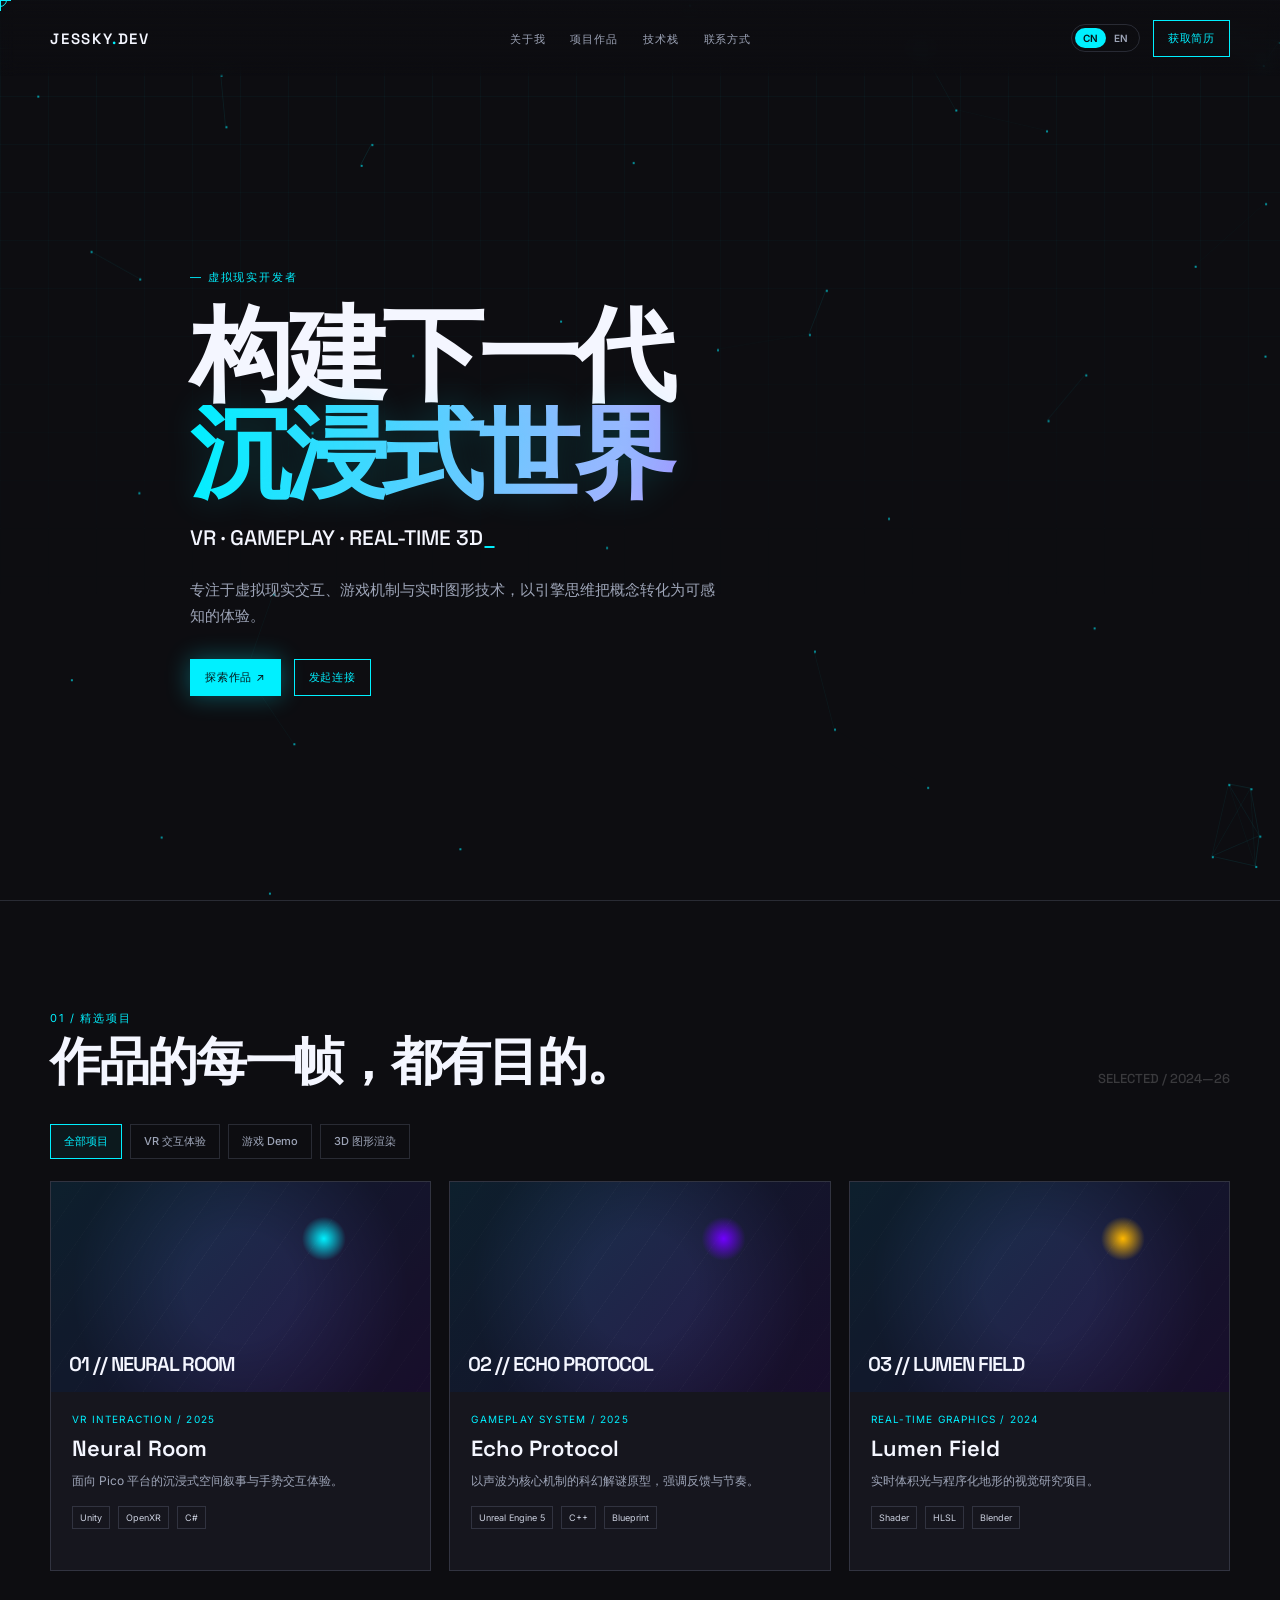
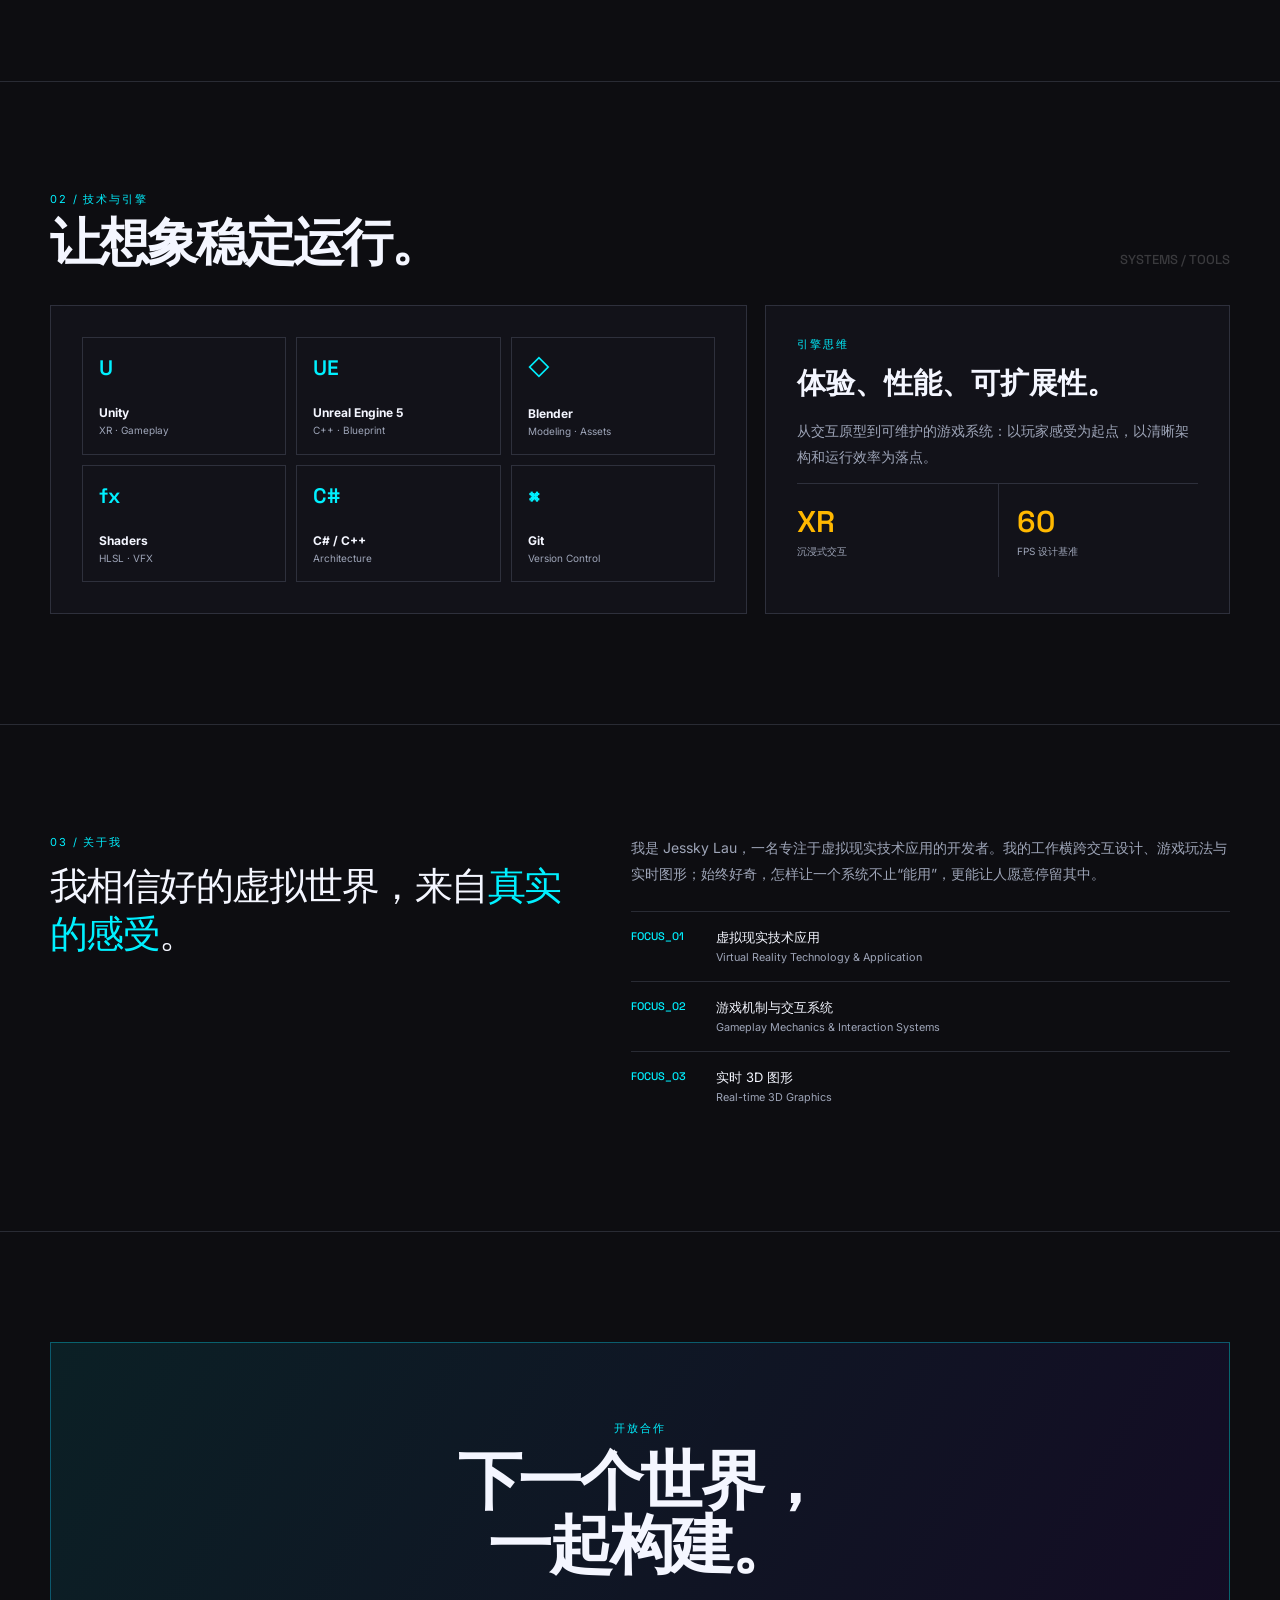
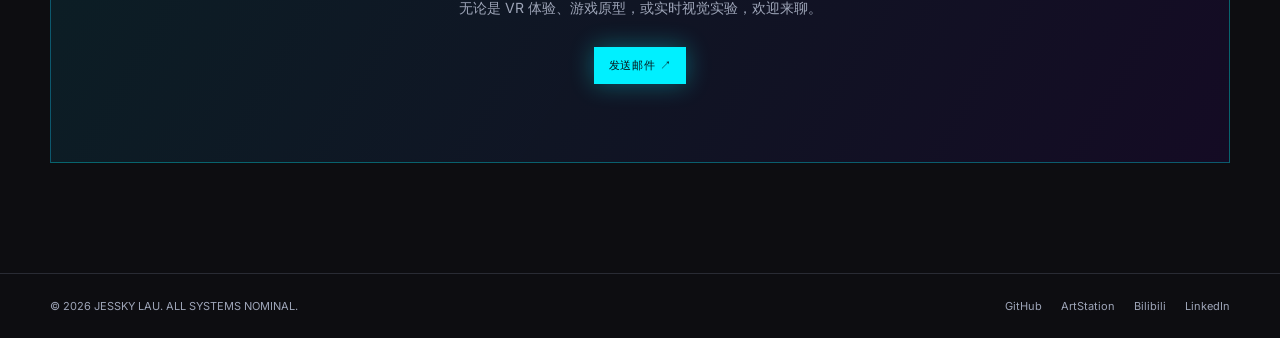
==== i.html @ d112b510 "Add files via upload" ====
<!doctype html>
<html lang="zh-CN">
<head>
<meta charset="utf-8">
<meta name="viewport" content="width=device-width,initial-scale=1">
<title>Jessky Lau | VR & Game Developer</title>
<link rel="preconnect" href="https://fonts.googleapis.com">
<link rel="preconnect" href="https://fonts.gstatic.com" crossorigin>
<link href="https://fonts.googleapis.com/css2?family=Inter:wght@400;500;600;700&family=Space+Grotesk:wght@400;500;600;700&display=swap" rel="stylesheet">
<style>
:root{--bg:#0d0d11;--panel:#16161e;--text:#f4f6ff;--muted:#9ea5b8;--cyan:#00f0ff;--violet:#7000ff;--gold:#ffb800;--line:rgba(200,215,255,.15);--w:1180px}*{box-sizing:border-box}html{scroll-behavior:smooth}body{margin:0;background:var(--bg);color:var(--text);font:14px Inter,sans-serif;overflow-x:hidden;cursor:none}body:before{content:'';position:fixed;inset:0;z-index:-2;background:linear-gradient(rgba(0,240,255,.035) 1px,transparent 1px),linear-gradient(90deg,rgba(0,240,255,.035) 1px,transparent 1px);background-size:48px 48px;mask-image:linear-gradient(#000,transparent 70%)}a{text-decoration:none;color:inherit}.wrap{width:min(calc(100% - 48px),var(--w));margin:auto}.cursor{position:fixed;width:14px;height:14px;border:1px solid var(--cyan);border-radius:50%;pointer-events:none;z-index:100;transform:translate(-50%,-50%);mix-blend-mode:screen}.cursor:before,.cursor:after{content:'';position:absolute;background:var(--cyan)}.cursor:before{width:22px;height:1px;left:-5px;top:6px}.cursor:after{height:22px;width:1px;top:-5px;left:6px}.nav{position:fixed;inset:0 0 auto;z-index:10;height:76px;padding:0 max(24px,calc((100vw - var(--w))/2));display:flex;align-items:center;justify-content:space-between;background:linear-gradient(#0d0d11e8,#0d0d1100);backdrop-filter:blur(8px)}.brand{font:600 15px 'Space Grotesk';letter-spacing:.12em}.brand i{color:var(--cyan);font-style:normal}.links{display:flex;list-style:none;gap:25px}.links a{font-size:11px;color:var(--muted);letter-spacing:.08em}.links a:hover{color:var(--cyan)}.actions{display:flex;align-items:center;gap:13px}.lang{border:1px solid var(--line);border-radius:18px;padding:3px;display:flex}.lang button{border:0;color:var(--muted);background:transparent;border-radius:13px;padding:4px 8px;font:600 10px Inter;cursor:pointer}.lang .on{background:var(--cyan);color:#061416}.cv,.button{border:1px solid var(--cyan);color:var(--cyan);font-size:11px;letter-spacing:.07em;padding:10px 14px;transition:.2s}.cv:hover,.button.primary{background:var(--cyan);color:#071215;box-shadow:0 0 25px #00f0ff55}.hero{min-height:100vh;display:grid;align-items:center;position:relative;isolation:isolate}.hero canvas{position:absolute;inset:0;width:100%;height:100%;z-index:-1}.hero-content{padding-top:65px;max-width:900px}.eyebrow,.kicker{color:var(--cyan);font-size:11px;letter-spacing:.17em;text-transform:uppercase}.eyebrow:before{content:'— ';}.hero h1{font:600 clamp(45px,8vw,102px)/.96 'Space Grotesk';letter-spacing:-.06em;margin:22px 0}.hero h1 span{display:block}.hero h1 span:last-child{background:linear-gradient(95deg,var(--cyan),#a9b1ff 48%,var(--violet));color:transparent;-webkit-background-clip:text;text-shadow:0 0 35px #00f0ff2a}.typed{font:500 clamp(16px,2vw,21px) 'Space Grotesk';min-height:1.5em}.typed:after{content:'_';color:var(--cyan);animation:blink .8s infinite}.hero p{max-width:530px;color:var(--muted);line-height:1.75;font-size:15px;margin:21px 0 30px}.buttons{display:flex;gap:13px;flex-wrap:wrap}.button{display:inline-block}.button:not(.primary):hover{border-color:var(--cyan);color:var(--cyan);transform:translateY(-2px)}section{padding:110px 0;border-top:1px solid var(--line)}.head{display:flex;justify-content:space-between;align-items:end;margin-bottom:37px}.head h2{font:600 clamp(31px,4vw,52px)/1 'Space Grotesk';letter-spacing:-.045em;margin:10px 0 0}.no{color:#ffffff30;font:500 13px 'Space Grotesk'}.filters{display:flex;gap:8px;flex-wrap:wrap;margin-bottom:22px}.filter{padding:9px 13px;border:1px solid var(--line);color:var(--muted);background:none;font:500 11px Inter;cursor:pointer}.filter:hover,.filter.active{border-color:var(--cyan);color:var(--cyan);background:#00f0ff0d}.projects{display:grid;grid-template-columns:repeat(3,1fr);gap:18px}.project{background:var(--panel);border:1px solid var(--line);min-height:390px;overflow:hidden;position:relative;transform-style:preserve-3d;transition:transform .14s,box-shadow .2s;cursor:pointer}.project.hide{display:none}.project:hover{box-shadow:0 18px 45px #0008,0 0 0 1px #00f0ff88}.visual{height:210px;position:relative;overflow:hidden;background:linear-gradient(135deg,#16344b,#281747)}.visual:before{content:'';position:absolute;inset:0;background:radial-gradient(circle at 72% 27%,var(--c),transparent 7%),radial-gradient(circle,transparent 25%,#0006 77%),repeating-linear-gradient(125deg,transparent 0 27px,#ffffff0a 28px)}.visual:after{content:attr(data-code);position:absolute;left:18px;bottom:15px;font:600 20px 'Space Grotesk';letter-spacing:-.05em}.project-info{padding:21px}.meta{font-size:10px;letter-spacing:.12em;color:var(--cyan)}.project h3{font:600 22px 'Space Grotesk';margin:9px 0}.project p{font-size:12px;color:var(--muted);line-height:1.65;margin:0 0 15px}.tag{display:inline-block;font-size:9px;border:1px solid var(--line);padding:5px 7px;margin:0 4px 3px 0;color:#cbd0df}.view{position:absolute;right:18px;bottom:18px;color:var(--cyan);font-size:11px;opacity:0;transition:.2s}.project:hover .view{opacity:1}.skills{display:grid;grid-template-columns:1.2fr .8fr;gap:18px}.panel{background:#16161eb8;border:1px solid var(--line);padding:31px;backdrop-filter:blur(10px)}.skill-grid{display:grid;grid-template-columns:repeat(3,1fr);gap:10px}.skill{border:1px solid var(--line);padding:16px;min-height:103px;transition:.2s}.skill:hover{border-color:var(--cyan);background:#00f0ff0c;transform:translateY(-3px)}.icon{font:600 21px 'Space Grotesk';color:var(--cyan);margin-bottom:24px}.skill b{font-size:12px;display:block}.skill small{color:var(--muted);font-size:10px}.panel h3{font:600 29px 'Space Grotesk';margin:12px 0}.panel p{color:var(--muted);line-height:1.8}.stats{border-top:1px solid var(--line);display:flex}.stats div{width:50%;padding:18px 0}.stats div+div{border-left:1px solid var(--line);padding-left:18px}.stats b{font:600 30px 'Space Grotesk';color:var(--gold);display:block}.stats small{color:var(--muted);font-size:10px}.about{display:grid;grid-template-columns:1fr 1.15fr;gap:60px}.about h2{font:500 clamp(25px,3vw,38px)/1.25 'Space Grotesk';letter-spacing:-.04em;margin:13px 0}.about h2 em{color:var(--cyan);font-style:normal}.about p{color:var(--muted);line-height:1.8;margin:0 0 25px}.cred{border-top:1px solid var(--line);padding:17px 0;display:flex;gap:15px}.cred b{font:500 11px 'Space Grotesk';color:var(--cyan);min-width:70px}.cred div{font-size:13px}.cred small{display:block;color:var(--muted);margin-top:4px}.contact{text-align:center}.contact-box{padding:clamp(35px,7vw,78px);background:linear-gradient(120deg,#00f0ff16,#7000ff15);border:1px solid #00f0ff55}.contact h2{font:600 clamp(35px,5vw,68px)/1 'Space Grotesk';letter-spacing:-.05em;margin:13px 0 22px}.contact p{color:var(--muted);margin-bottom:29px}.footer{border-top:1px solid var(--line);padding:25px 0;color:var(--muted);font-size:11px}.footer .wrap{display:flex;justify-content:space-between}.social a{margin-left:16px}.social a:hover{color:var(--cyan)}dialog{width:min(670px,calc(100% - 32px));background:#16161e;color:var(--text);border:1px solid #00f0ff88;box-shadow:0 25px 80px #000;padding:34px}dialog::backdrop{background:#000b;backdrop-filter:blur(5px)}.close{float:right;border:0;background:none;color:var(--cyan);font-size:25px;cursor:pointer}.modal-k{font-size:10px;color:var(--cyan);letter-spacing:.15em}.modal h3{font:600 34px 'Space Grotesk';margin:10px 0}.modal p{color:var(--muted);line-height:1.75}.flow{margin-top:25px;border:1px solid var(--line);padding:17px;display:flex;align-items:center;justify-content:space-between;color:var(--cyan);font:500 11px 'Space Grotesk'}.flow span{border:1px solid var(--line);padding:10px;flex:1}.flow i{color:var(--gold);font-style:normal;padding:6px}@keyframes blink{50%{opacity:0}}@media(max-width:800px){body{cursor:auto}.cursor{display:none}.links,.cv{display:none}.hero{min-height:760px}.projects,.skills,.about{grid-template-columns:1fr;gap:28px}.no{display:none}.skill-grid{grid-template-columns:repeat(2,1fr)}.footer .wrap{flex-direction:column;gap:16px}.social a:first-child{margin-left:0}}@media(max-width:460px){.wrap{width:calc(100% - 32px)}.hero h1{font-size:44px}.panel{padding:18px}.flow{flex-direction:column}.flow i{transform:rotate(90deg)}}
</style>
<style>
.mail-dialog{padding:0}.mail-form{padding:34px}.mail-form label{display:block;color:#cfd4e4;font-size:11px;letter-spacing:.08em;margin:18px 0 7px}.mail-form input,.mail-form textarea{width:100%;background:#0d0d11;border:1px solid var(--line);color:var(--text);padding:12px;font:13px Inter;outline:0}.mail-form input:focus,.mail-form textarea:focus{border-color:var(--cyan);box-shadow:0 0 0 3px #00f0ff12}.mail-form textarea{min-height:130px;resize:vertical}.recipient{border:1px solid #00f0ff55;background:#00f0ff0d;padding:13px;color:var(--cyan);font:500 14px 'Space Grotesk'}.mail-submit{margin-top:21px;background:var(--cyan);color:#061316;cursor:pointer}.mail-status{margin:12px 0 0;color:var(--gold);font-size:12px;min-height:16px}
</style>
<style>
.hero{background:url('vr-bg.svg') no-repeat right -30px center/auto 78%}
@media(max-width:800px){.hero{background:url('vr-bg.svg') no-repeat right -12px top/auto 42%}}
.resume-dialog{width:min(960px,calc(100% - 24px));height:min(92vh,900px);padding:0;background:#0d0d11;border:1px solid #00f0ff88;box-shadow:0 25px 80px #000;overflow:hidden}.resume-dialog[open]{display:flex;flex-direction:column}.resume-bar{display:flex;align-items:center;justify-content:space-between;padding:10px 18px;border-bottom:1px solid var(--line)}.resume-bar .close{float:none;font-size:28px;line-height:1}.resume-frame{flex:1;width:100%;min-height:0;border:0;background:#fff}.resume-foot{display:flex;justify-content:center;padding:12px 18px;border-top:1px solid var(--line)}.resume-foot .button{cursor:pointer}
</style>
</head>
<body>
<div class="cursor">
</div>
<nav class="nav">
<a class="brand" href="#home">JESSKY<i>.</i>DEV</a>
<ul class="links">
<li>
<a href="#about" data-t="about">关于我</a>
</li>
<li>
<a href="#projects" data-t="projects">项目作品</a>
</li>
<li>
<a href="#skills" data-t="skills">技术栈</a>
</li>
<li>
<a href="#contact" data-t="contact">联系方式</a>
</li>
</ul>
<div class="actions">
<div class="lang">
<button class="on" data-l="zh">CN</button>
<button data-l="en">EN</button>
</div>
<a class="cv" href="CV.pdf" id="openResume" data-t="resume">获取简历</a>
</div>
</nav>
<main>
<section class="hero" id="home">
<canvas>
</canvas>
<div class="wrap hero-content">
<div class="eyebrow" data-t="identity">虚拟现实开发者</div>
<h1>
<span data-t="hero1">构建下一代</span>
<span data-t="hero2">沉浸式世界</span>
</h1>
<div class="typed" data-t="typed">VR · GAMEPLAY · REAL-TIME 3D</div>
<p data-t="desc">专注于虚拟现实交互、游戏机制与实时图形技术，以引擎思维把概念转化为可感知的体验。</p>
<div class="buttons">
<a class="button primary" href="#projects" data-t="work">探索作品 ↗</a>
<a class="button" href="#contact" data-t="talk">发起连接</a>
</div>
</div>
</section>
<section id="projects">
<div class="wrap">
<div class="head">
<div>
<div class="kicker">01 / <span data-t="featured">精选项目</span>
</div>
<h2 data-t="projecttitle">作品的每一帧，都有目的。</h2>
</div>
<div class="no">SELECTED / 2024—26</div>
</div>
<div class="filters">
<button class="filter active" data-f="all" data-t="all">全部项目</button>
<button class="filter" data-f="vr" data-t="vr">VR 交互体验</button>
<button class="filter" data-f="game" data-t="game">游戏 Demo</button>
<button class="filter" data-f="graphics" data-t="graphics">3D 图形渲染</button>
</div>
<div class="projects">
<article class="project" data-c="vr" data-p="0">
<div class="visual" style="--c:#00f0ff" data-code="01 // NEURAL ROOM">
</div>
<div class="project-info">
<div class="meta">VR INTERACTION / 2025</div>
<h3>Neural Room</h3>
<p data-t="p1">面向 Pico 平台的沉浸式空间叙事与手势交互体验。</p>
<span class="tag">Unity</span>
<span class="tag">OpenXR</span>
<span class="tag">C#</span>
</div>
<span class="view" data-t="detail">查看拆解 →</span>
</article>
<article class="project" data-c="game" data-p="1">
<div class="visual" style="--c:#7000ff" data-code="02 // ECHO PROTOCOL">
</div>
<div class="project-info">
<div class="meta">GAMEPLAY SYSTEM / 2025</div>
<h3>Echo Protocol</h3>
<p data-t="p2">以声波为核心机制的科幻解谜原型，强调反馈与节奏。</p>
<span class="tag">Unreal Engine 5</span>
<span class="tag">C++</span>
<span class="tag">Blueprint</span>
</div>
<span class="view" data-t="detail">查看拆解 →</span>
</article>
<article class="project" data-c="graphics" data-p="2">
<div class="visual" style="--c:#ffb800" data-code="03 // LUMEN FIELD">
</div>
<div class="project-info">
<div class="meta">REAL-TIME GRAPHICS / 2024</div>
<h3>Lumen Field</h3>
<p data-t="p3">实时体积光与程序化地形的视觉研究项目。</p>
<span class="tag">Shader</span>
<span class="tag">HLSL</span>
<span class="tag">Blender</span>
</div>
<span class="view" data-t="detail">查看拆解 →</span>
</article>
</div>
</div>
</section>
<section id="skills">
<div class="wrap">
<div class="head">
<div>
<div class="kicker">02 / <span data-t="tech">技术与引擎</span>
</div>
<h2 data-t="skilltitle">让想象稳定运行。</h2>
</div>
<div class="no">SYSTEMS / TOOLS</div>
</div>
<div class="skills">
<div class="panel">
<div class="skill-grid">
<div class="skill">
<div class="icon">U</div>
<b>Unity</b>
<small>XR · Gameplay</small>
</div>
<div class="skill">
<div class="icon">UE</div>
<b>Unreal Engine 5</b>
<small>C++ · Blueprint</small>
</div>
<div class="skill">
<div class="icon">◇</div>
<b>Blender</b>
<small>Modeling · Assets</small>
</div>
<div class="skill">
<div class="icon">fx</div>
<b>Shaders</b>
<small>HLSL · VFX</small>
</div>
<div class="skill">
<div class="icon">C#</div>
<b>C# / C++</b>
<small>Architecture</small>
</div>
<div class="skill">
<div class="icon">⌘</div>
<b>Git</b>
<small>Version Control</small>
</div>
</div>
</div>
<div class="panel">
<div class="kicker" data-t="mindset">引擎思维</div>
<h3 data-t="enginetitle">体验、性能、可扩展性。</h3>
<p data-t="enginedesc">从交互原型到可维护的游戏系统：以玩家感受为起点，以清晰架构和运行效率为落点。</p>
<div class="stats">
<div>
<b>XR</b>
<small data-t="stat1">沉浸式交互</small>
</div>
<div>
<b>60</b>
<small data-t="stat2">FPS 设计基准</small>
</div>
</div>
</div>
</div>
</div>
</section>
<section id="about">
<div class="wrap about">
<div>
<div class="kicker">03 / <span data-t="about">关于我</span>
</div>
<h2 data-t="abouttitle">我相信好的虚拟世界，来自<em>真实的感受</em>。</h2>
</div>
<div>
<p data-t="aboutdesc">我是 Jessky Lau，一名专注于虚拟现实技术应用的开发者。我的工作横跨交互设计、游戏玩法与实时图形；始终好奇，怎样让一个系统不止“能用”，更能让人愿意停留其中。</p>
<div class="cred">
<b>FOCUS_01</b>
<div data-t="cred1">虚拟现实技术应用<small>Virtual Reality Technology & Application</small>
</div>
</div>
<div class="cred">
<b>FOCUS_02</b>
<div data-t="cred2">游戏机制与交互系统<small>Gameplay Mechanics & Interaction Systems</small>
</div>
</div>
<div class="cred">
<b>FOCUS_03</b>
<div data-t="cred3">实时 3D 图形<small>Real-time 3D Graphics</small>
</div>
</div>
</div>
</div>
</section>
<section class="contact" id="contact">
<div class="wrap">
<div class="contact-box">
<div class="kicker" data-t="open">开放合作</div>
<h2 data-t="contacttitle">下一个世界，<br>一起构建。</h2>
<p data-t="contactdesc">无论是 VR 体验、游戏原型，或实时视觉实验，欢迎来聊。</p>
<button class="button primary" id="openMail" type="button" data-t="email">发送邮件 ↗</button>
</div>
</div>
</section>
</main>
<footer class="footer">
<div class="wrap">
<span>© 2026 JESSKY LAU. ALL SYSTEMS NOMINAL.</span>
<div class="social">
<a href="#">GitHub</a>
<a href="#">ArtStation</a>
<a href="#">Bilibili</a>
<a href="#">LinkedIn</a>
</div>
</div>
</footer>
<dialog id="projectDialog">
<div class="modal">
<button class="close">×</button>
<div class="modal-k">PROJECT BREAKDOWN</div>
<h3>
</h3>
<p>
</p>
<div class="flow">
<span>INPUT</span>
<i>→</i>
<span>SYSTEM</span>
<i>→</i>
<span>EXPERIENCE</span>
</div>
</div>
</dialog>
<dialog class="mail-dialog" id="mailDialog">
<form class="mail-form" id="mailForm">
<button class="close" type="button" id="closeMail" aria-label="关闭">×</button>
<div class="modal-k">NEW MESSAGE</div>
<h3 style="font:600 30px 'Space Grotesk';margin:10px 0 22px">发送一封邮件</h3>
<label>收件人</label><div class="recipient">laujessky@gmail.com</div>
<label for="senderName">你的姓名</label><input id="senderName" name="name" autocomplete="name" required>
<label for="senderEmail">你的邮箱</label><input id="senderEmail" name="email" type="email" autocomplete="email" required>
<label for="message">留言内容</label><textarea id="message" name="message" required></textarea>
<button class="button mail-submit" type="submit">打开邮件客户端 ↗</button><p class="mail-status" aria-live="polite"></p>
</form>
</dialog>
<dialog class="resume-dialog" id="resumeDialog">
<div class="resume-bar">
<span class="modal-k">RESUME / JESSKY LAU</span>
<button class="close" id="closeResume" type="button" aria-label="关闭">×</button>
</div>
<iframe class="resume-frame" src="CV.pdf" title="Jessky Lau CV"></iframe>
<div class="resume-foot">
<button class="button primary" id="backHome" type="button">返回主页</button>
</div>
</dialog>
<script>
const D={zh:{about:'关于我',projects:'项目作品',skills:'技术栈',contact:'联系方式',resume:'获取简历',identity:'虚拟现实开发者',hero1:'构建下一代',hero2:'沉浸式世界',typed:'VR · GAMEPLAY · REAL-TIME 3D',desc:'专注于虚拟现实交互、游戏机制与实时图形技术，以引擎思维把概念转化为可感知的体验。',work:'探索作品 ↗',talk:'发起连接',featured:'精选项目',projecttitle:'作品的每一帧，都有目的。',all:'全部项目',vr:'VR 交互体验',game:'游戏 Demo',graphics:'3D 图形渲染',p1:'面向 Pico 平台的沉浸式空间叙事与手势交互体验。',p2:'以声波为核心机制的科幻解谜原型，强调反馈与节奏。',p3:'实时体积光与程序化地形的视觉研究项目。',detail:'查看拆解 →',tech:'技术与引擎',skilltitle:'让想象稳定运行。',mindset:'引擎思维',enginetitle:'体验、性能、可扩展性。',enginedesc:'从交互原型到可维护的游戏系统：以玩家感受为起点，以清晰架构和运行效率为落点。',stat1:'沉浸式交互',stat2:'FPS 设计基准',abouttitle:'我相信好的虚拟世界，来自<em>真实的感受</em>。',aboutdesc:'我是 Jessky Lau，一名专注于虚拟现实技术应用的开发者。我的工作横跨交互设计、游戏玩法与实时图形；始终好奇，怎样让一个系统不止“能用”，更能让人愿意停留其中。',cred1:'虚拟现实技术应用<small>Virtual Reality Technology & Application</small>',cred2:'游戏机制与交互系统<small>Gameplay Mechanics & Interaction Systems</small>',cred3:'实时 3D 图形<small>Real-time 3D Graphics</small>',open:'开放合作',contacttitle:'下一个世界，<br>一起构建。',contactdesc:'无论是 VR 体验、游戏原型，或实时视觉实验，欢迎来聊。',email:'发送邮件 ↗'},en:{about:'About',projects:'Projects',skills:'Tech Stack',contact:'Contact',resume:'GET RESUME',identity:'VR & GAME DEVELOPER',hero1:'BUILDING THE NEXT',hero2:'IMMERSIVE WORLDS',typed:'VR · GAMEPLAY · REAL-TIME 3D',desc:'I build virtual-reality interaction, gameplay systems, and real-time graphics—turning ideas into experiences people can feel.',work:'EXPLORE WORK ↗',talk:'START A CONVERSATION',featured:'FEATURED PROJECTS',projecttitle:'Every frame has a purpose.',all:'ALL PROJECTS',vr:'VR EXPERIENCES',game:'GAME DEMOS',graphics:'3D GRAPHICS',p1:'An immersive spatial narrative and hand-interaction experience for Pico.',p2:'A sci-fi puzzle prototype driven by sound waves, feedback, and rhythm.',p3:'A visual study of real-time volumetric light and procedural terrain.',detail:'VIEW BREAKDOWN →',tech:'SKILLS & ENGINES',skilltitle:'Making imagination run smoothly.',mindset:'ENGINEERING MINDSET',enginetitle:'Experience. Performance. Scale.',enginedesc:'From interaction prototypes to maintainable game systems: player feeling first, clean architecture and runtime efficiency always.',stat1:'IMMERSIVE INTERACTION',stat2:'FPS DESIGN TARGET',abouttitle:'Great virtual worlds begin with <em>real feeling</em>.',aboutdesc:'I am Jessky Lau, a developer focused on Virtual Reality Technology & Application. My work spans interaction design, gameplay, and real-time graphics—always asking how a system can be more than usable, and worth inhabiting.',cred1:'Virtual Reality Technology & Application<small>Virtual Reality Technology & Application</small>',cred2:'Gameplay Mechanics & Interaction Systems<small>Gameplay Mechanics & Interaction Systems</small>',cred3:'Real-time 3D Graphics<small>Real-time 3D Graphics</small>',open:'OPEN FOR COLLABORATION',contacttitle:'LET’S BUILD THE<br>NEXT WORLD.',contactdesc:'For VR experiences, game prototypes, and real-time visual experiments—let’s talk.',email:'SEND EMAIL ↗'}};
function language(l){document.documentElement.lang=l==='zh'?'zh-CN':'en';document.querySelectorAll('[data-t]').forEach(e=>{if(D[l][e.dataset.t])e.innerHTML=D[l][e.dataset.t]});document.querySelectorAll('[data-l]').forEach(b=>b.classList.toggle('on',b.dataset.l===l));localStorage.setItem('lang',l)}document.querySelectorAll('[data-l]').forEach(b=>b.onclick=()=>language(b.dataset.l));language(localStorage.getItem('lang')||'zh');
const cur=document.querySelector('.cursor');addEventListener('pointermove',e=>{cur.style.left=e.clientX+'px';cur.style.top=e.clientY+'px'});document.querySelectorAll('.filter').forEach(b=>b.onclick=()=>{document.querySelectorAll('.filter').forEach(x=>x.classList.remove('active'));b.classList.add('active');document.querySelectorAll('.project').forEach(p=>p.classList.toggle('hide',b.dataset.f!='all'&&p.dataset.c!=b.dataset.f))});
const details=[['Neural Room','A hand-tracked VR installation built around spatial presence. Input gestures move through an interaction state machine into adaptive audiovisual feedback.'],['Echo Protocol','A UE5 gameplay prototype where sound is a navigation aid and puzzle language. Modular components make abilities fast to iterate.'],['Lumen Field','A shader and environment study exploring procedural terrain, fog volumes, and readable silhouettes at real-time frame budgets.']],modal=document.querySelector('dialog');document.querySelectorAll('.project').forEach(c=>{c.onmousemove=e=>{let r=c.getBoundingClientRect(),x=e.clientX-r.left-r.width/2,y=e.clientY-r.top-r.height/2;c.style.transform=`perspective(800px) rotateY(${x/r.width*8}deg) rotateX(${-y/r.height*8}deg) translateY(-4px)`};c.onmouseleave=()=>c.style.transform='';c.onclick=()=>{let d=details[c.dataset.p];modal.querySelector('h3').textContent=d[0];modal.querySelector('p').textContent=d[1];modal.showModal()}});document.querySelector('.close').onclick=()=>modal.close();modal.onclick=e=>{if(e.target==modal)modal.close()};
const mailDialog=document.querySelector('#mailDialog'),mailForm=document.querySelector('#mailForm');document.querySelector('#openMail').onclick=()=>mailDialog.showModal();document.querySelector('#closeMail').onclick=()=>mailDialog.close();mailDialog.onclick=e=>{if(e.target===mailDialog)mailDialog.close()};mailForm.onsubmit=e=>{e.preventDefault();const f=new FormData(mailForm),subject=encodeURIComponent('Portfolio contact from '+f.get('name')),body=encodeURIComponent('Name: '+f.get('name')+'\\nEmail: '+f.get('email')+'\\n\\nMessage:\\n'+f.get('message'));document.querySelector('.mail-status').textContent='正在打开你的邮件客户端…';location.href='mailto:laujessky@gmail.com?subject='+subject+'&body='+body};
const c=document.querySelector('canvas'),x=c.getContext('2d'),a=[];let mx=0,my=0;function rs(){c.width=innerWidth;c.height=innerHeight}rs();addEventListener('resize',rs);addEventListener('pointermove',e=>{mx=e.clientX;my=e.clientY});for(let i=0;i<45;i++)a.push({x:Math.random()*innerWidth,y:Math.random()*innerHeight,vx:(Math.random()-.5)*.3,vy:(Math.random()-.5)*.3});function draw(){x.clearRect(0,0,c.width,c.height);a.forEach((p,i)=>{p.x+=p.vx;p.y+=p.vy;if(p.x<0||p.x>c.width)p.vx*=-1;if(p.y<0||p.y>c.height)p.vy*=-1;let m=Math.hypot(p.x-mx,p.y-my);if(m<180){p.x+=(p.x-mx)/m*.25;p.y+=(p.y-my)/m*.25}x.fillStyle='#00f0ff';x.globalAlpha=.6;x.fillRect(p.x,p.y,2,2);a.slice(i+1).forEach(q=>{let d=Math.hypot(p.x-q.x,p.y-q.y);if(d<120){x.globalAlpha=(1-d/120)*.13;x.strokeStyle='#00f0ff';x.beginPath();x.moveTo(p.x,p.y);x.lineTo(q.x,q.y);x.stroke()}})});x.globalAlpha=1;requestAnimationFrame(draw)}draw();
const resumeDialog=document.querySelector('#resumeDialog');document.querySelector('#openResume').onclick=e=>{e.preventDefault();resumeDialog.showModal()};document.querySelector('#closeResume').onclick=()=>resumeDialog.close();document.querySelector('#backHome').onclick=()=>resumeDialog.close();resumeDialog.onclick=e=>{if(e.target===resumeDialog)resumeDialog.close()};
</script>
</body>
</html>
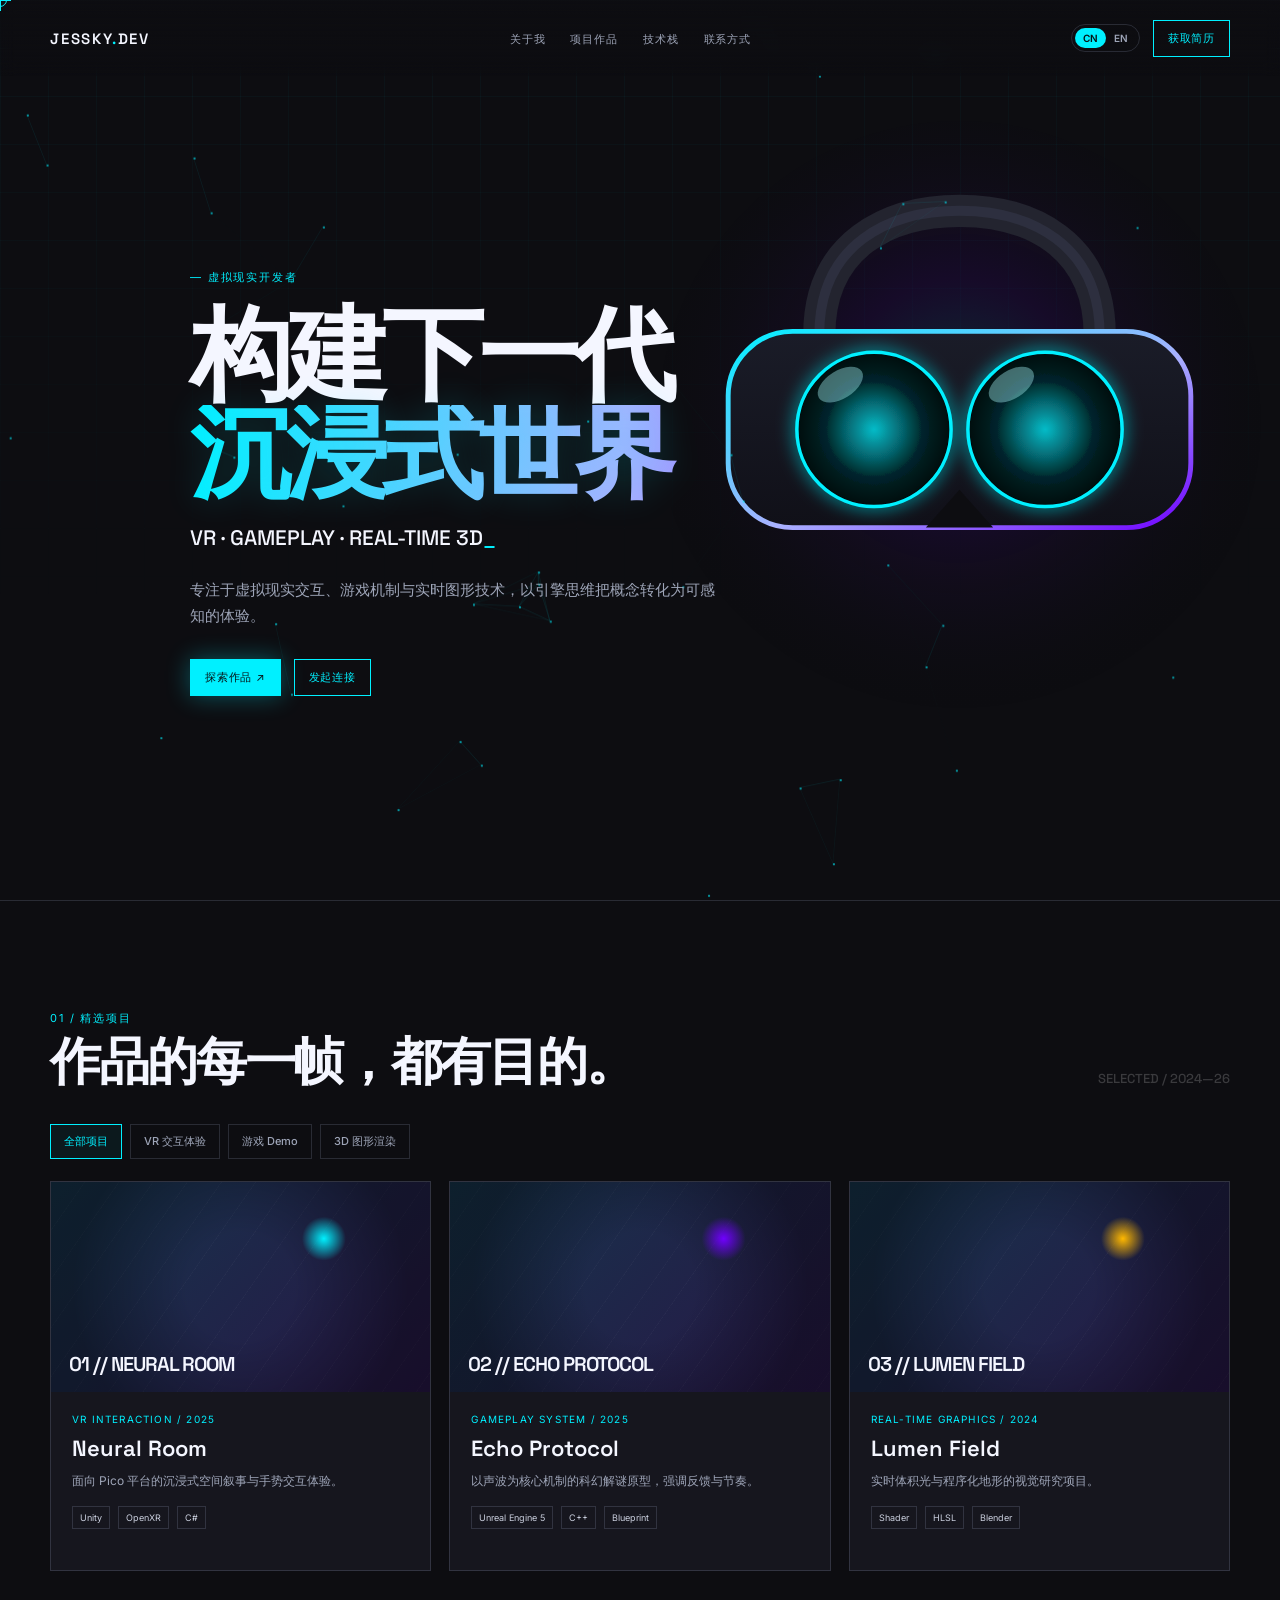
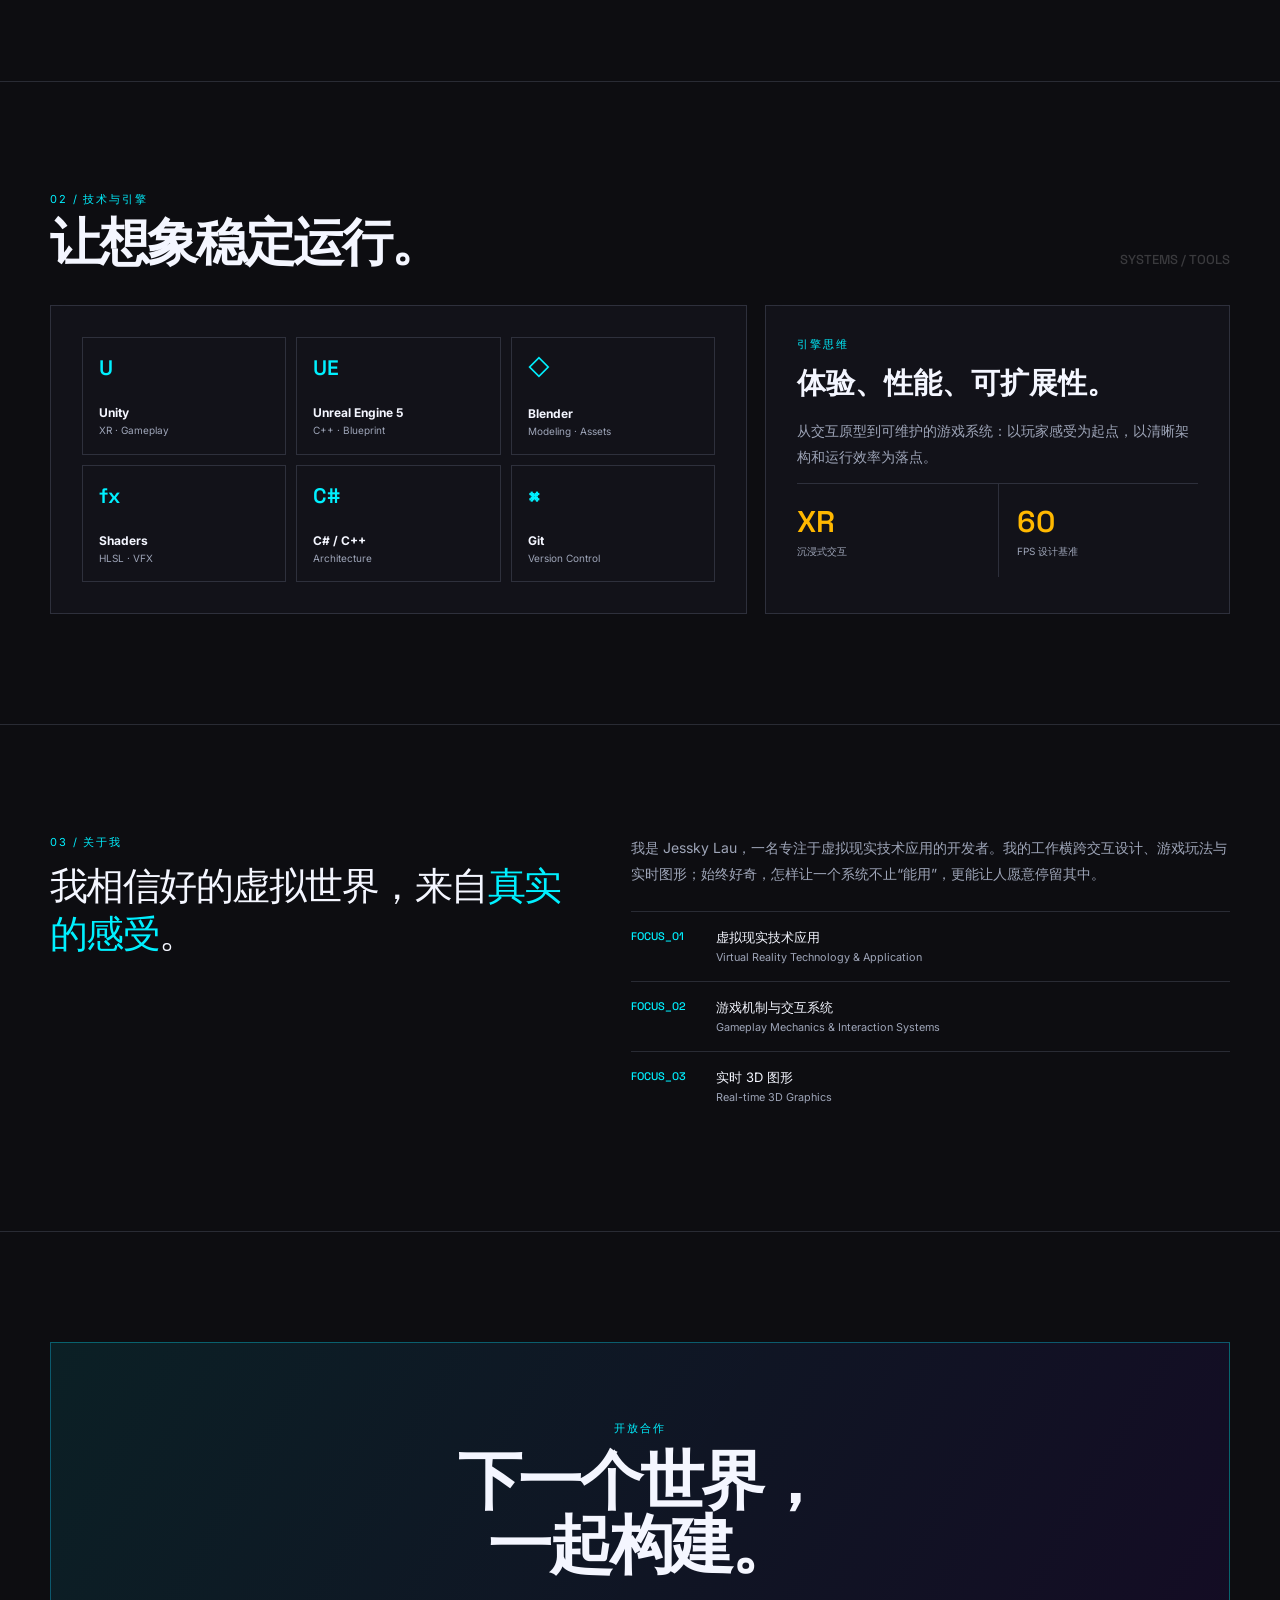
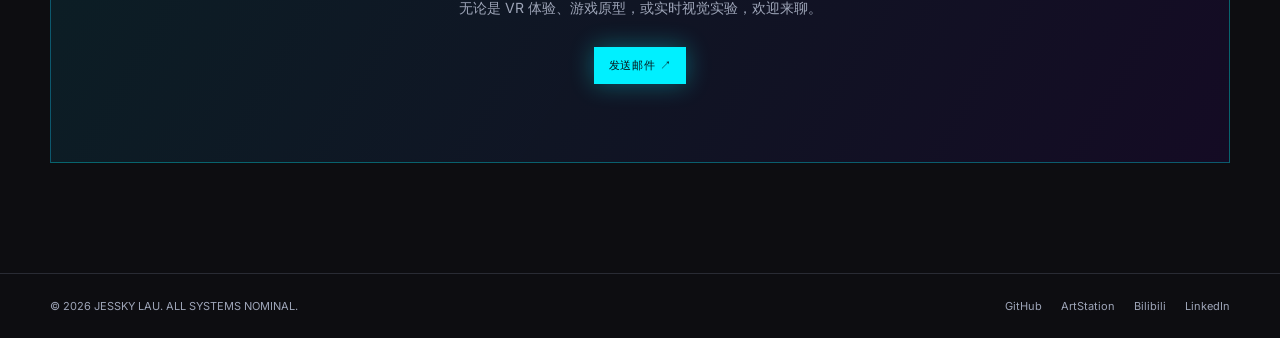
==== commit 962b8e34: "Add files via upload" ====
--- a/i.html
+++ b/i.html
@@ -15,7 +15,7 @@
 </style>
 <style>
 .hero{background:url('vr-bg.svg') no-repeat right -30px center/auto 78%}
-@media(max-width:800px){.hero{background:url('vr-bg.svg') no-repeat right -12px top/auto 42%}}
+@media(max-width:800px){.hero{background:none;min-height:760px}.hero:before{content:'';position:absolute;inset:0;z-index:-1;pointer-events:none;background:url('vr-bg.svg') no-repeat center 58%/auto 58%;opacity:.42}}
 .resume-dialog{width:min(960px,calc(100% - 24px));height:min(92vh,900px);padding:0;background:#0d0d11;border:1px solid #00f0ff88;box-shadow:0 25px 80px #000;overflow:hidden}.resume-dialog[open]{display:flex;flex-direction:column}.resume-bar{display:flex;align-items:center;justify-content:space-between;padding:10px 18px;border-bottom:1px solid var(--line)}.resume-bar .close{float:none;font-size:28px;line-height:1}.resume-frame{flex:1;width:100%;min-height:0;border:0;background:#fff}.resume-foot{display:flex;justify-content:center;padding:12px 18px;border-top:1px solid var(--line)}.resume-foot .button{cursor:pointer}
 </style>
 </head>
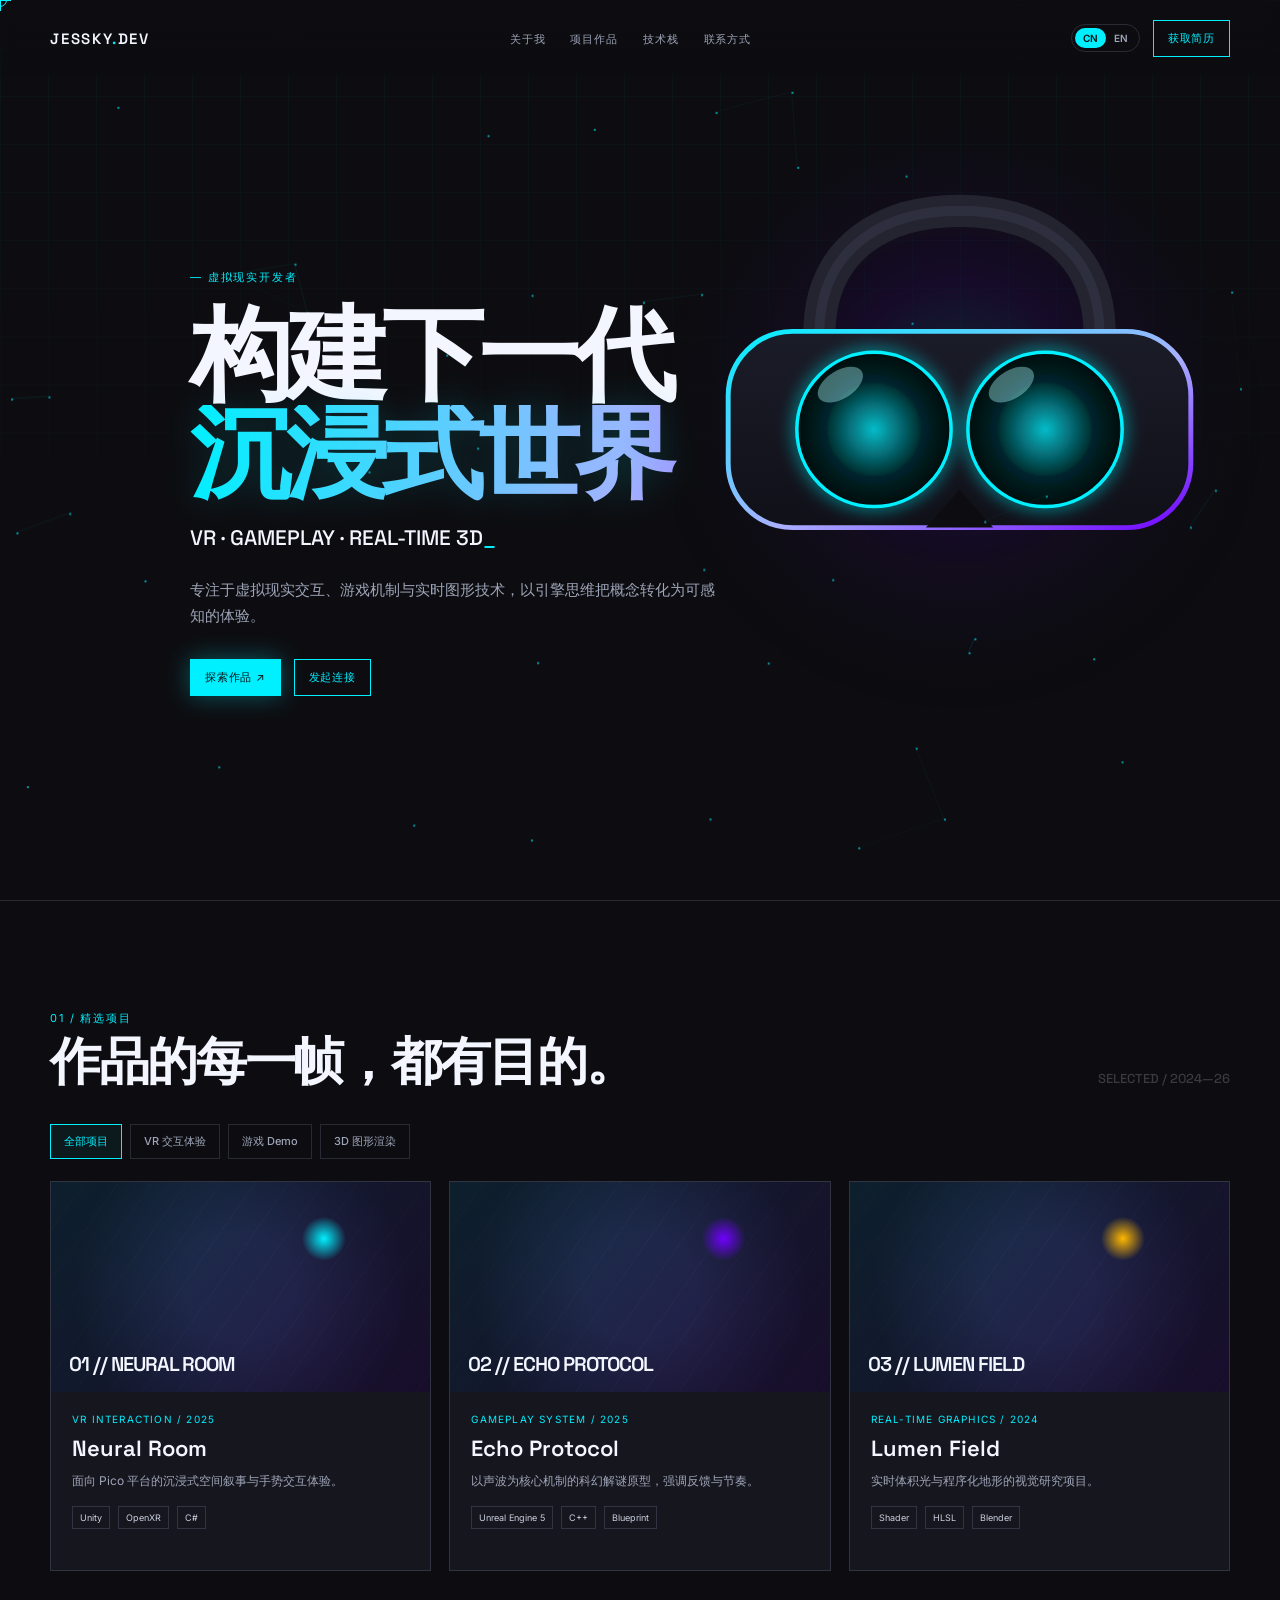
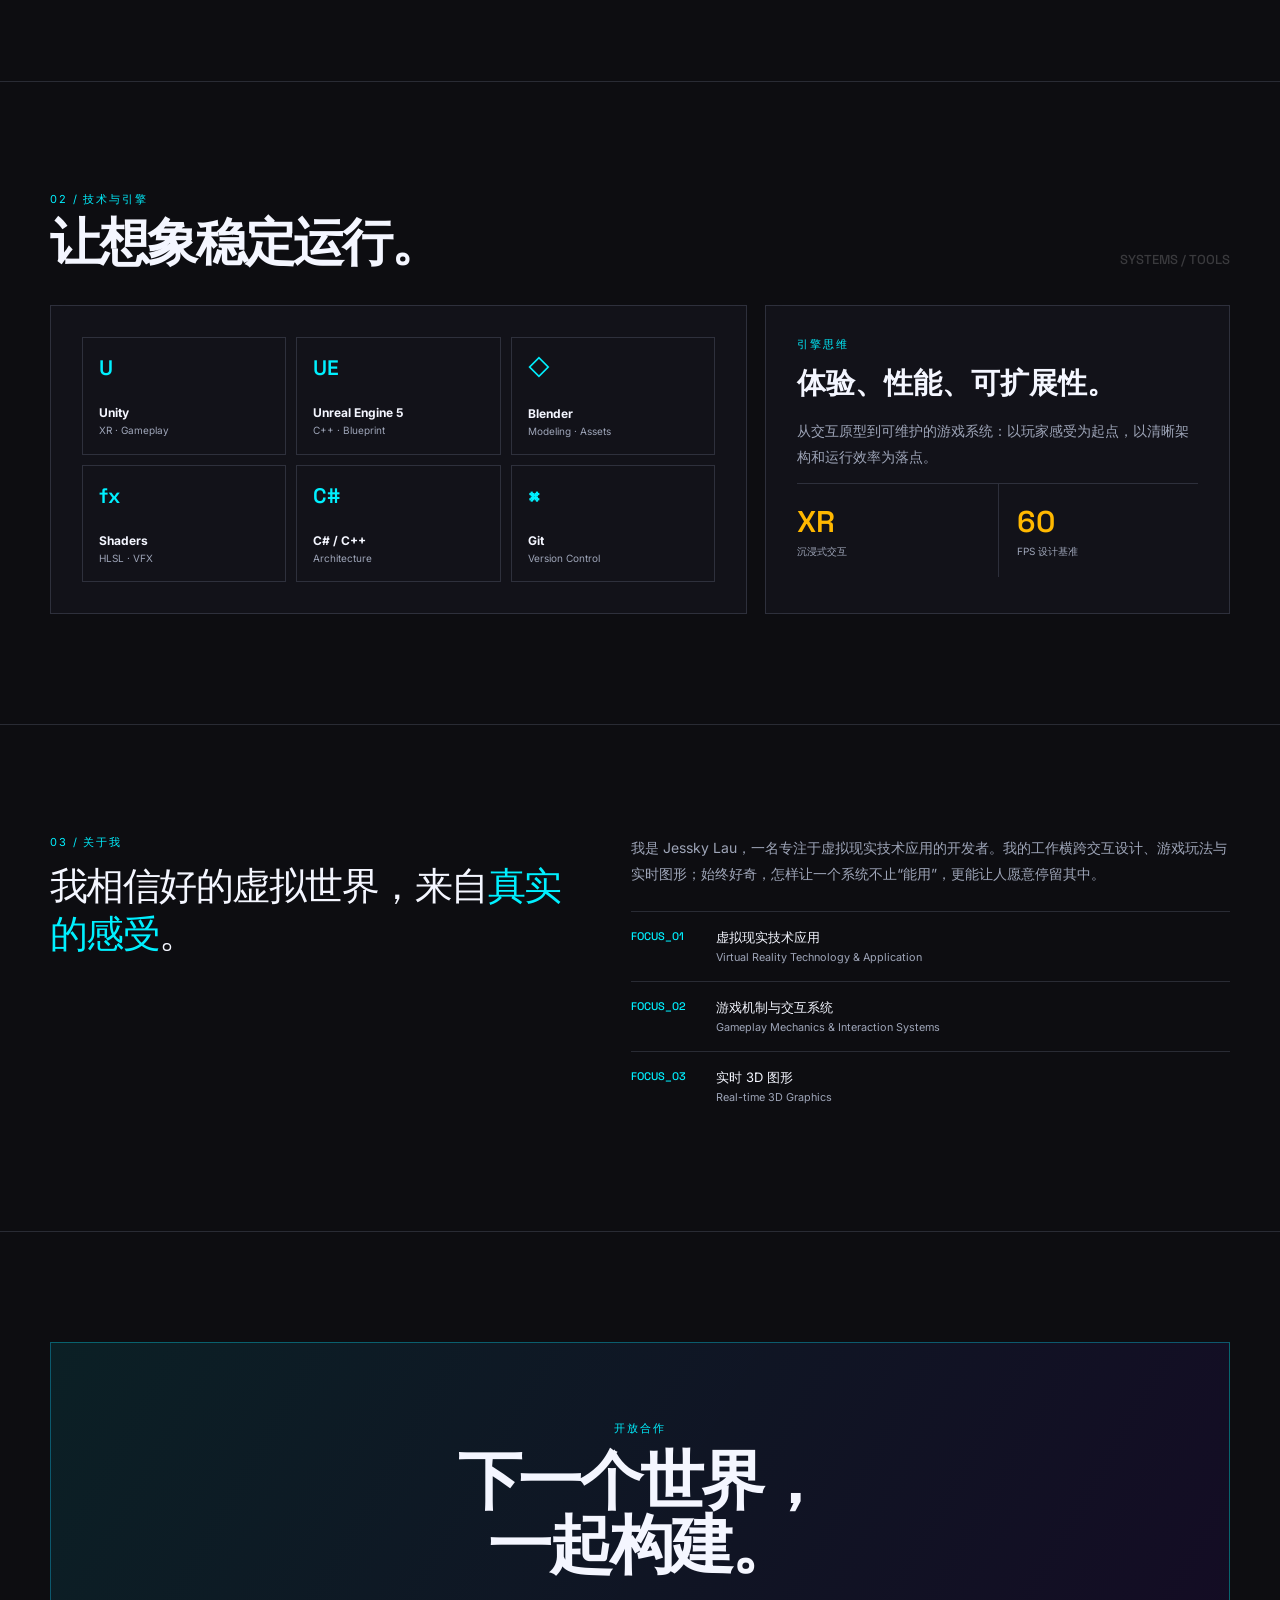
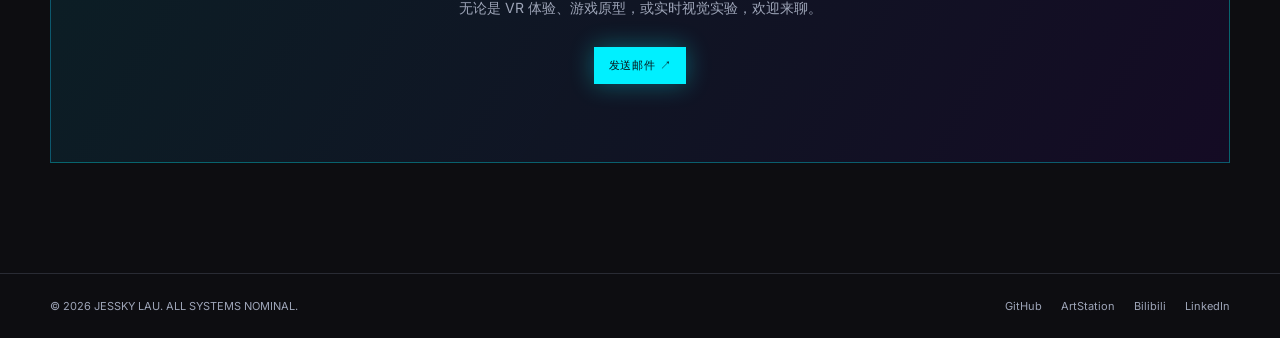
==== commit 5633e8e8: "Add files via upload" ====
--- a/i.html
+++ b/i.html
@@ -15,7 +15,7 @@
 </style>
 <style>
 .hero{background:url('vr-bg.svg') no-repeat right -30px center/auto 78%}
-@media(max-width:800px){.hero{background:none;min-height:760px}.hero:before{content:'';position:absolute;inset:0;z-index:-1;pointer-events:none;background:url('vr-bg.svg') no-repeat center 58%/auto 58%;opacity:.42}}
+@media(max-width:800px){.hero{background:none;min-height:760px;align-items:start}.hero-content{padding-top:104px}.hero:before{content:'';position:absolute;inset:0;z-index:-1;pointer-events:none;background:url('vr-bg.svg') no-repeat center 50%/auto 56%;opacity:.4}.hero h1{font-size:clamp(40px,10vw,54px);line-height:1.04;margin:16px 0}.hero p{font-size:14px;margin:16px 0 24px}}
 .resume-dialog{width:min(960px,calc(100% - 24px));height:min(92vh,900px);padding:0;background:#0d0d11;border:1px solid #00f0ff88;box-shadow:0 25px 80px #000;overflow:hidden}.resume-dialog[open]{display:flex;flex-direction:column}.resume-bar{display:flex;align-items:center;justify-content:space-between;padding:10px 18px;border-bottom:1px solid var(--line)}.resume-bar .close{float:none;font-size:28px;line-height:1}.resume-frame{flex:1;width:100%;min-height:0;border:0;background:#fff}.resume-foot{display:flex;justify-content:center;padding:12px 18px;border-top:1px solid var(--line)}.resume-foot .button{cursor:pointer}
 </style>
 </head>
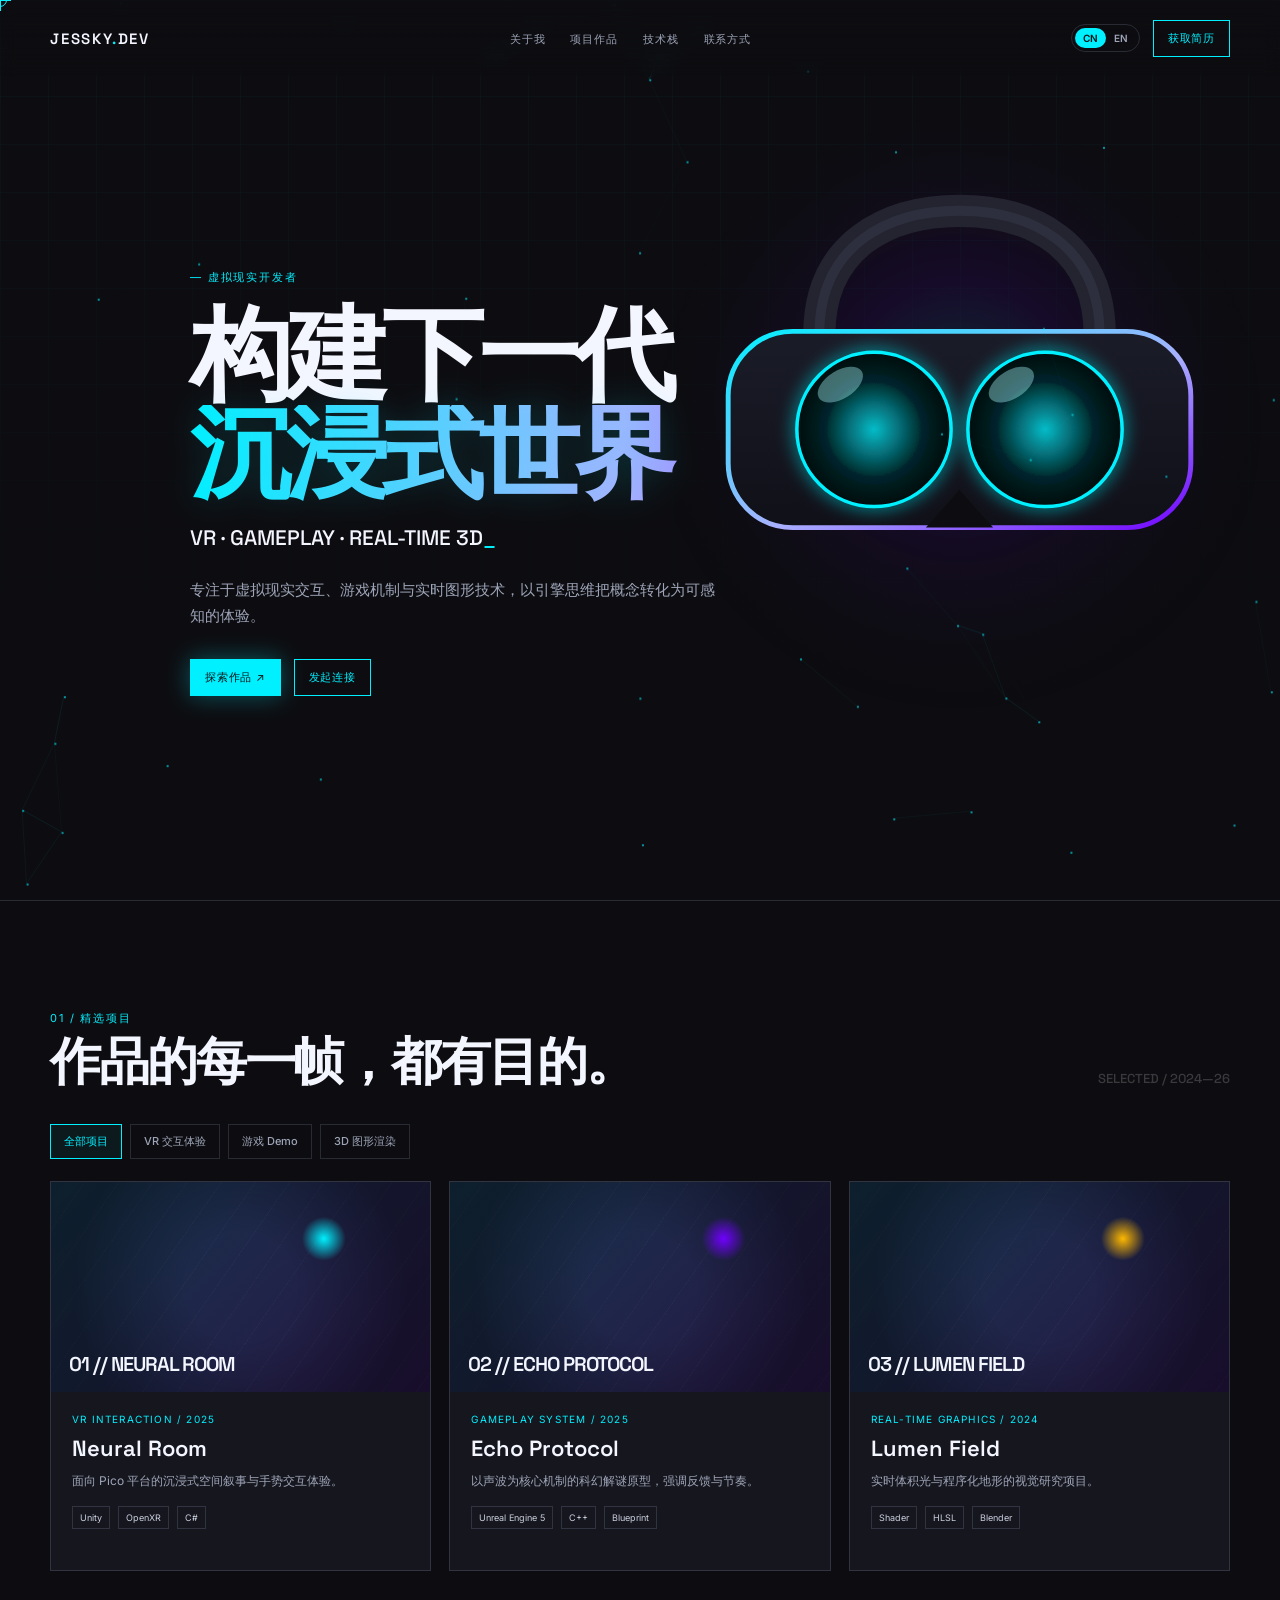
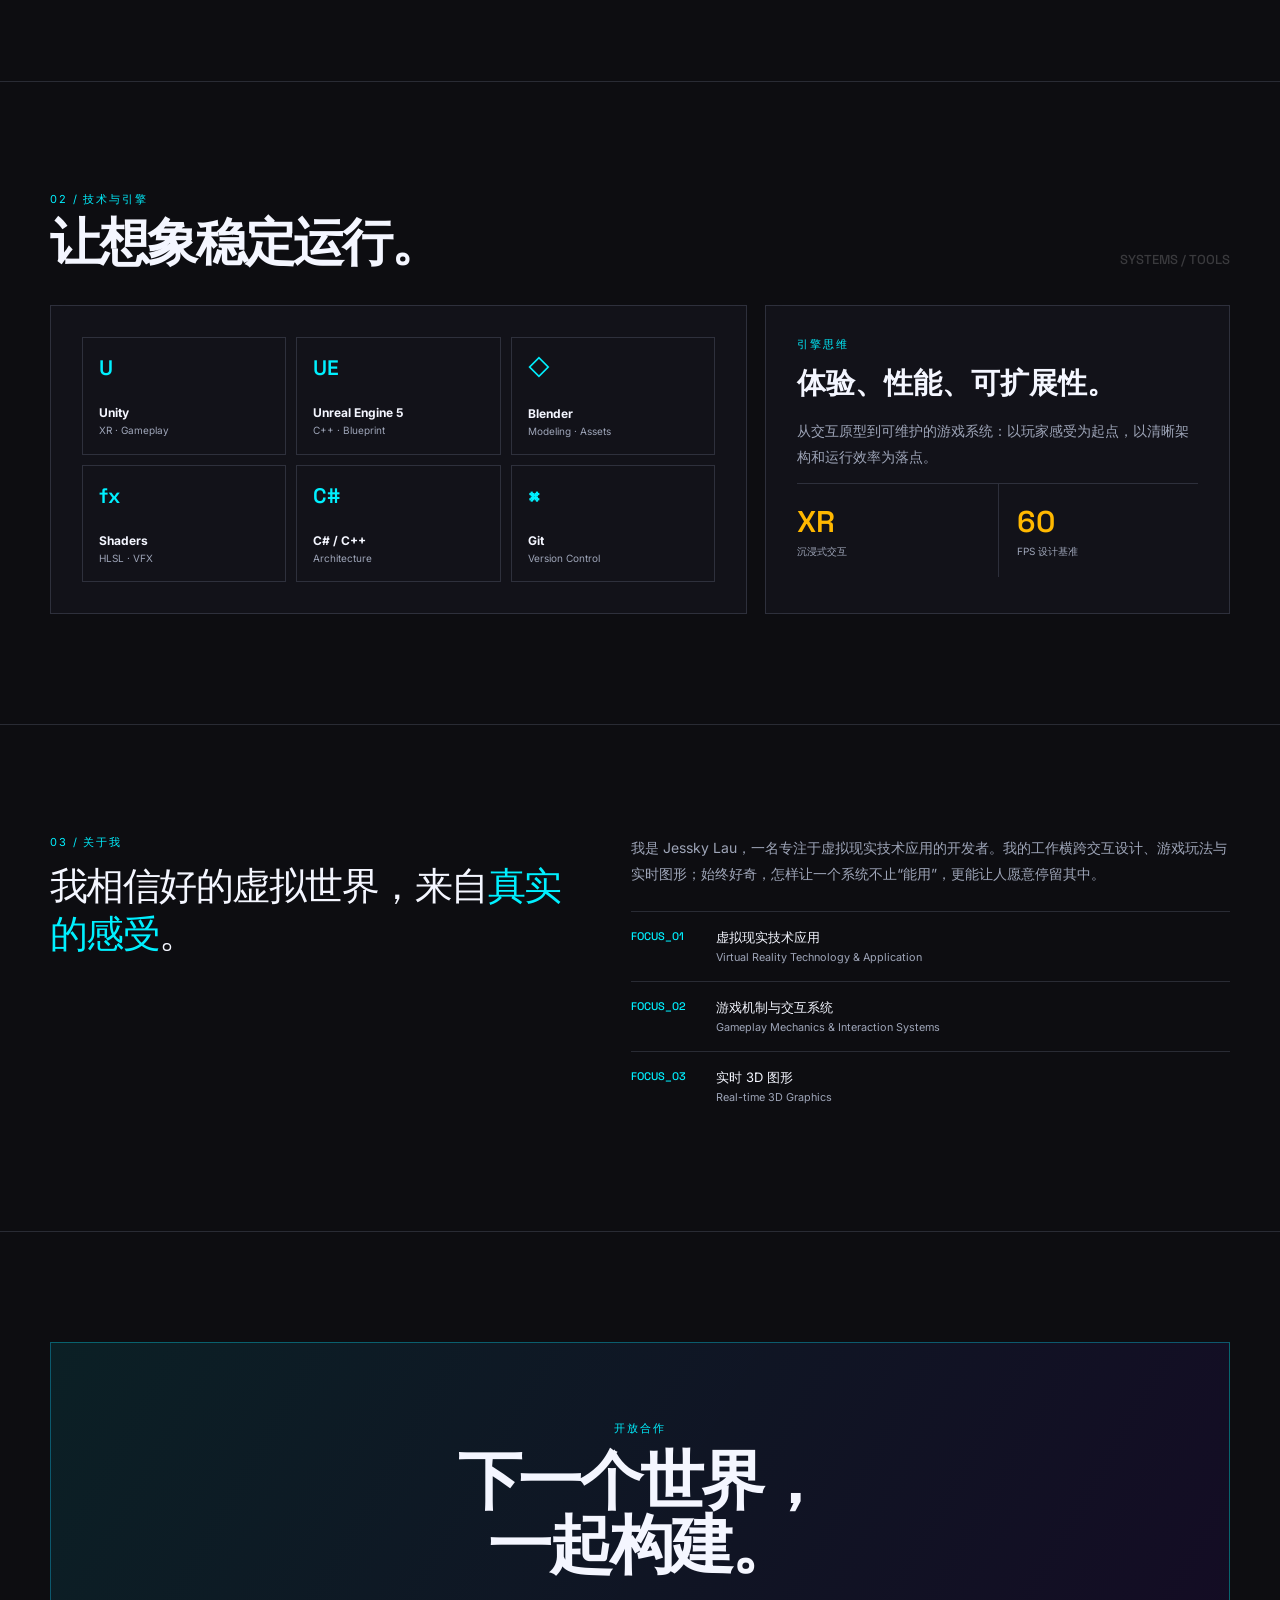
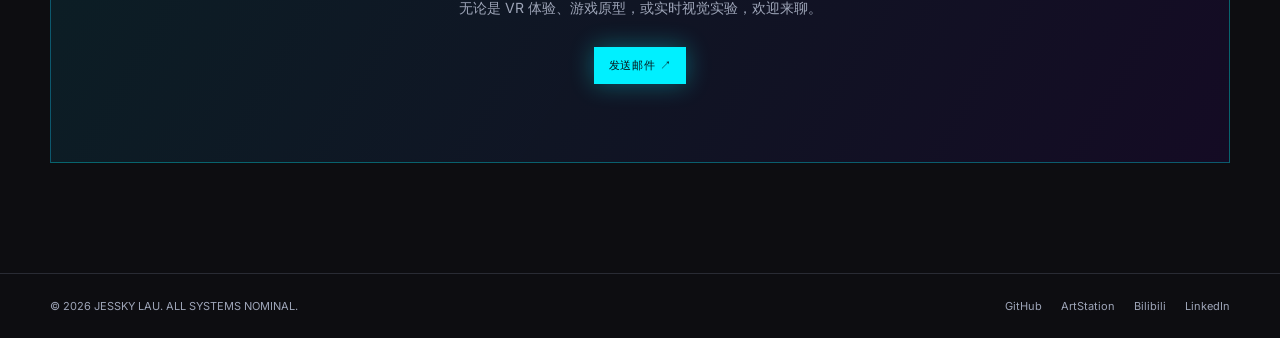
==== commit 07860c40: "Add files via upload" ====
--- a/i.html
+++ b/i.html
@@ -15,7 +15,7 @@
 </style>
 <style>
 .hero{background:url('vr-bg.svg') no-repeat right -30px center/auto 78%}
-@media(max-width:800px){.hero{background:none;min-height:760px;align-items:start}.hero-content{padding-top:104px}.hero:before{content:'';position:absolute;inset:0;z-index:-1;pointer-events:none;background:url('vr-bg.svg') no-repeat center 50%/auto 56%;opacity:.4}.hero h1{font-size:clamp(40px,10vw,54px);line-height:1.04;margin:16px 0}.hero p{font-size:14px;margin:16px 0 24px}}
+@media(max-width:800px){.hero{background:none;min-height:760px;align-items:start}.hero-content{padding-top:104px}.hero:before{content:'';position:absolute;inset:0;z-index:-1;pointer-events:none;background:url('vr-bg.svg') no-repeat center 50%/auto 56%;opacity:.4}.hero h1{font-size:clamp(40px,10vw,54px);line-height:1.04;margin:16px 0}.hero p{font-size:14px;margin:16px 0 24px}.cv{display:inline-block}}
 .resume-dialog{width:min(960px,calc(100% - 24px));height:min(92vh,900px);padding:0;background:#0d0d11;border:1px solid #00f0ff88;box-shadow:0 25px 80px #000;overflow:hidden}.resume-dialog[open]{display:flex;flex-direction:column}.resume-bar{display:flex;align-items:center;justify-content:space-between;padding:10px 18px;border-bottom:1px solid var(--line)}.resume-bar .close{float:none;font-size:28px;line-height:1}.resume-frame{flex:1;width:100%;min-height:0;border:0;background:#fff}.resume-foot{display:flex;justify-content:center;padding:12px 18px;border-top:1px solid var(--line)}.resume-foot .button{cursor:pointer}
 </style>
 </head>
